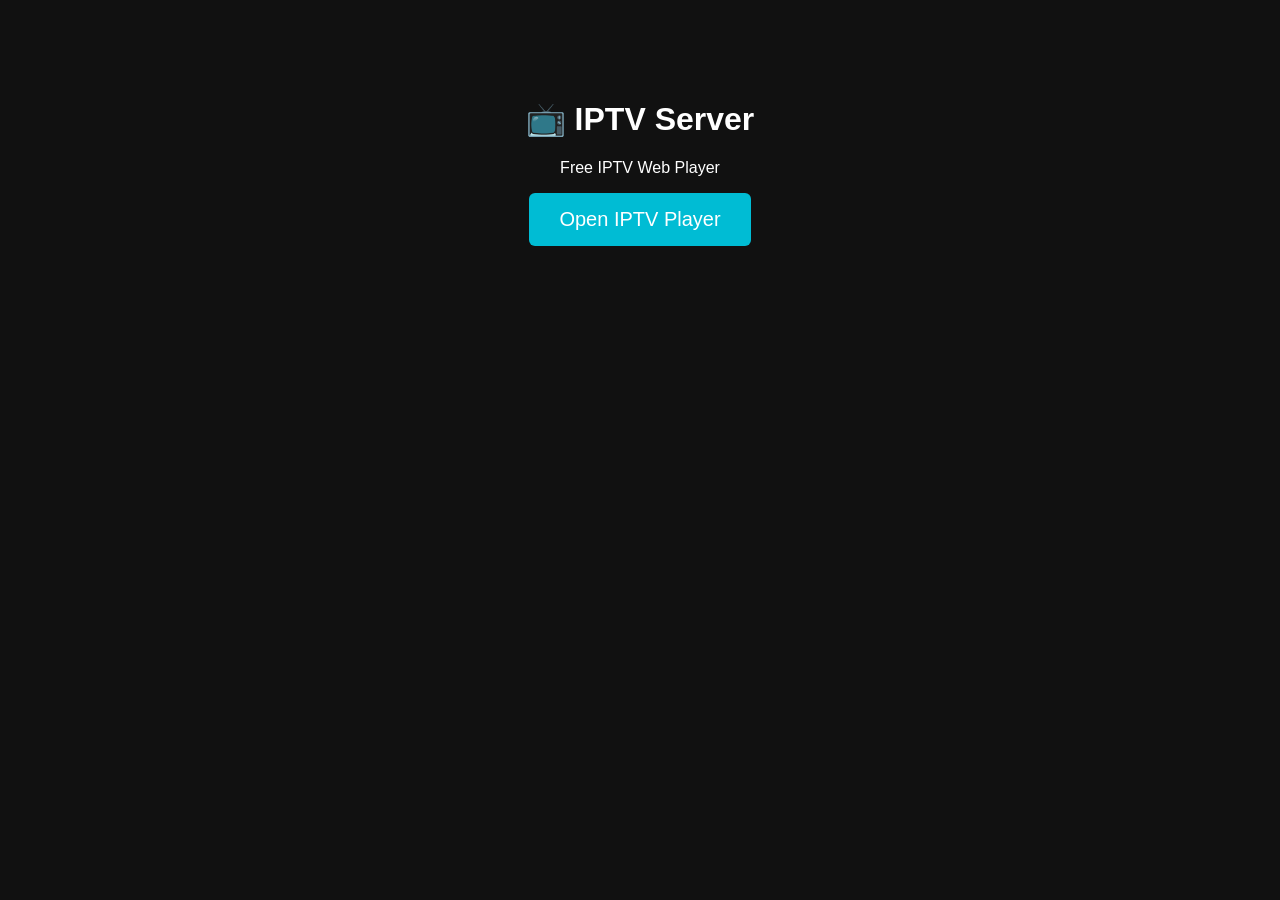
==== index.html @ b4791bf8 "Create index.html" ====
<!DOCTYPE html>
<html lang="en">
<head>
<meta charset="UTF-8">
<title>IPTV Server</title>

<style>
body{
font-family: Arial;
background:#111;
color:white;
text-align:center;
}

.container{
margin-top:100px;
}

a{
display:inline-block;
padding:15px 30px;
background:#00bcd4;
color:white;
text-decoration:none;
font-size:20px;
border-radius:6px;
}

a:hover{
background:#0097a7;
}
</style>

</head>

<body>

<div class="container">

<h1>📺 IPTV Server</h1>

<p>Free IPTV Web Player</p>

<a href="player.html">Open IPTV Player</a>

</div>

</body>
</html>
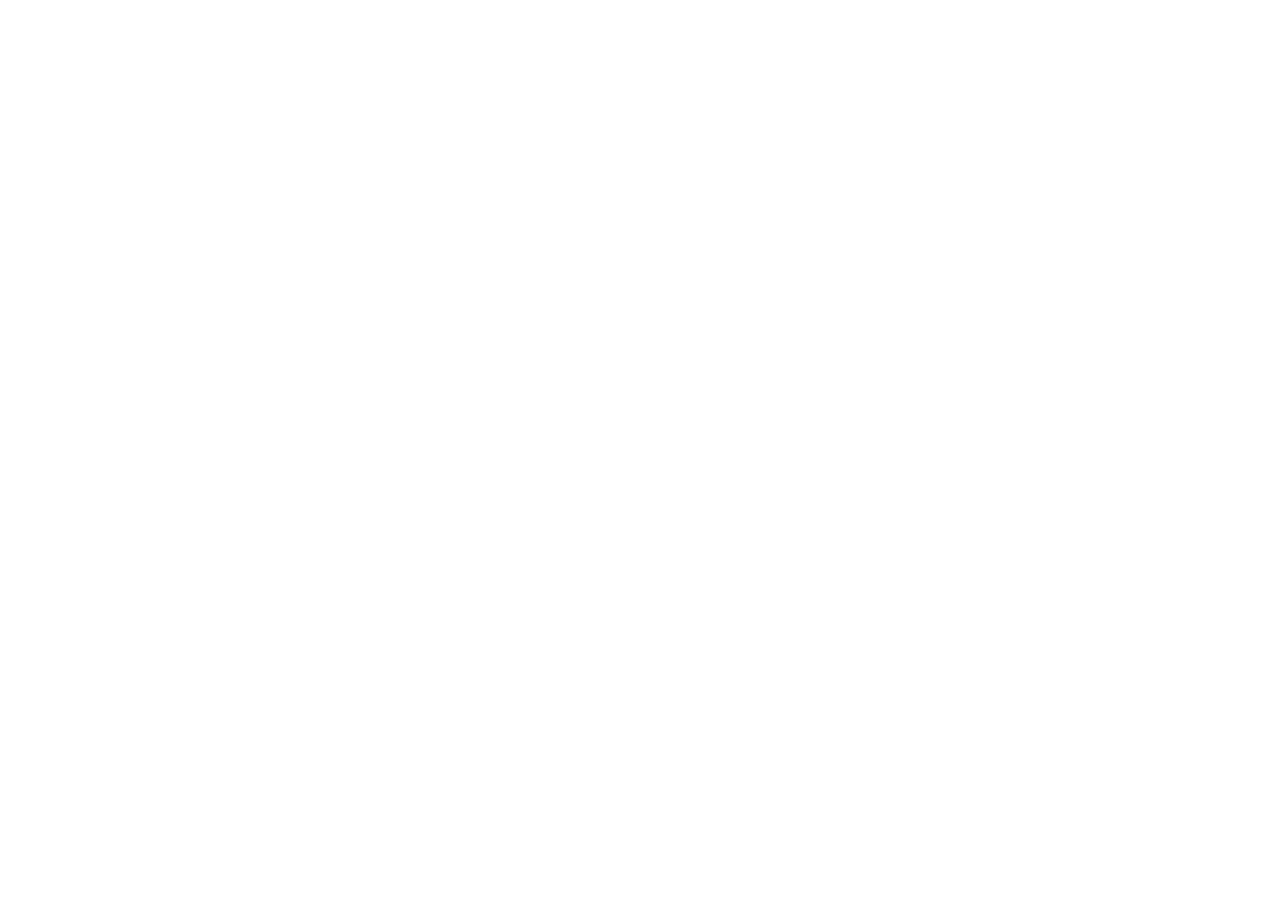
==== commit c2ff104d: "Add files via upload" ====
--- a/index.html
+++ b/index.html
@@ -1,49 +1,17 @@
-<!DOCTYPE html>
+<!doctype html>
 <html lang="en">
-<head>
-<meta charset="UTF-8">
-<title>IPTV Server</title>
+  <head>
+    <meta charset="UTF-8" />
+    <meta name="viewport" content="width=device-width, initial-scale=1.0" />
+    <title>Bazar Manager | Purchase & Ledger</title>
+    <link rel="preconnect" href="https://fonts.googleapis.com">
+    <link rel="preconnect" href="https://fonts.gstatic.com" crossorigin>
+    <link href="https://fonts.googleapis.com/css2?family=Inter:wght@400;500;600;700;800;900&display=swap" rel="stylesheet">
+    <script type="module" crossorigin src="/assets/index-D5ncBhco.js"></script>
+    <link rel="stylesheet" crossorigin href="/assets/index-qGKIolqo.css">
+  </head>
+  <body>
+    <div id="root"></div>
+  </body>
+</html>
 
-<style>
-body{
-font-family: Arial;
-background:#111;
-color:white;
-text-align:center;
-}
-
-.container{
-margin-top:100px;
-}
-
-a{
-display:inline-block;
-padding:15px 30px;
-background:#00bcd4;
-color:white;
-text-decoration:none;
-font-size:20px;
-border-radius:6px;
-}
-
-a:hover{
-background:#0097a7;
-}
-</style>
-
-</head>
-
-<body>
-
-<div class="container">
-
-<h1>📺 IPTV Server</h1>
-
-<p>Free IPTV Web Player</p>
-
-<a href="player.html">Open IPTV Player</a>
-
-</div>
-
-</body>
-</html>
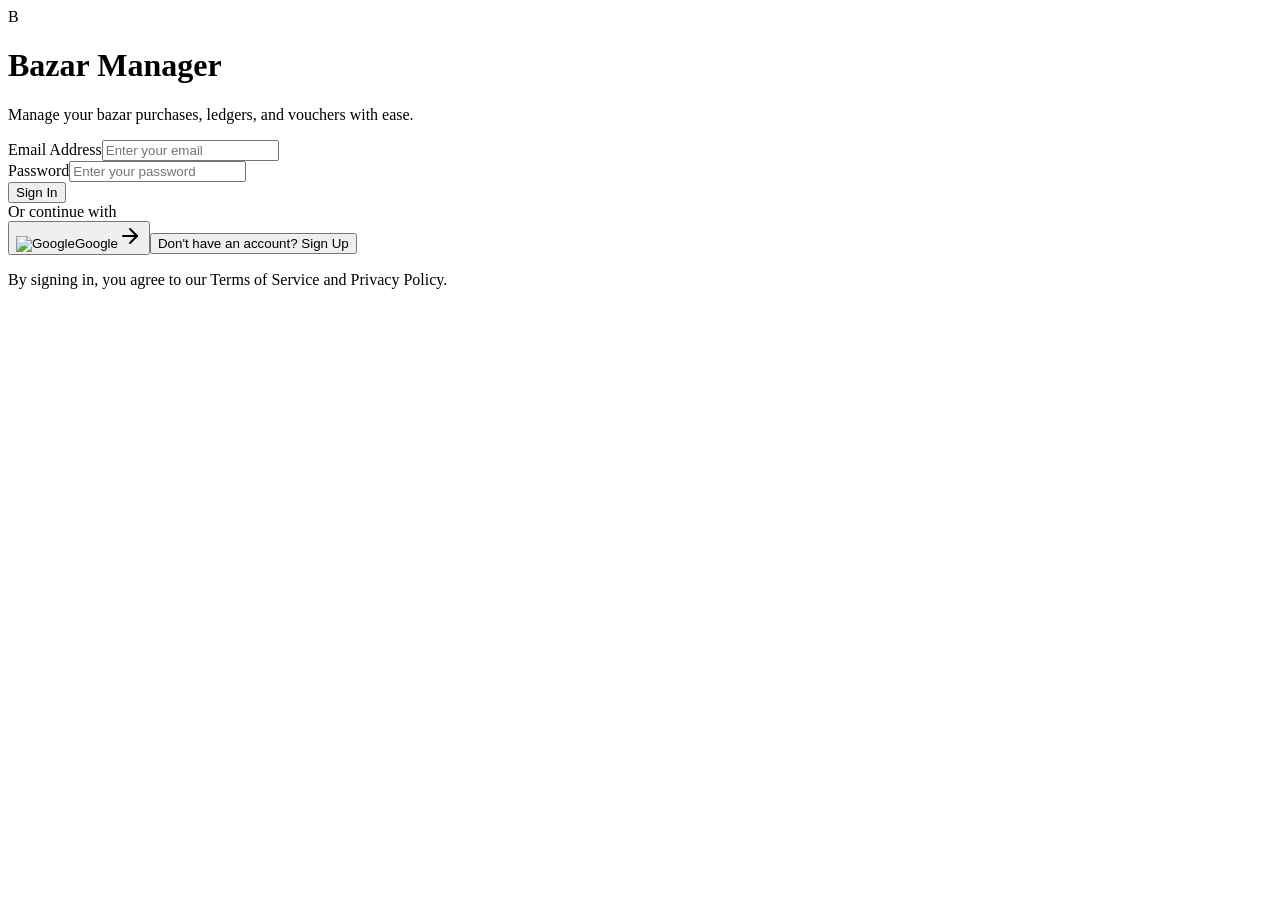
==== commit df19253c: "Update index.html" ====
--- a/index.html
+++ b/index.html
@@ -7,8 +7,8 @@
     <link rel="preconnect" href="https://fonts.googleapis.com">
     <link rel="preconnect" href="https://fonts.gstatic.com" crossorigin>
     <link href="https://fonts.googleapis.com/css2?family=Inter:wght@400;500;600;700;800;900&display=swap" rel="stylesheet">
-    <script type="module" crossorigin src="/assets/index-D5ncBhco.js"></script>
-    <link rel="stylesheet" crossorigin href="/assets/index-qGKIolqo.css">
+    <script type="module" crossorigin src="./assets/index-yrsVuT7P.js"></script>
+    <link rel="stylesheet" crossorigin href="./assets/index-DX5Pm-jl.css">
   </head>
   <body>
     <div id="root"></div>
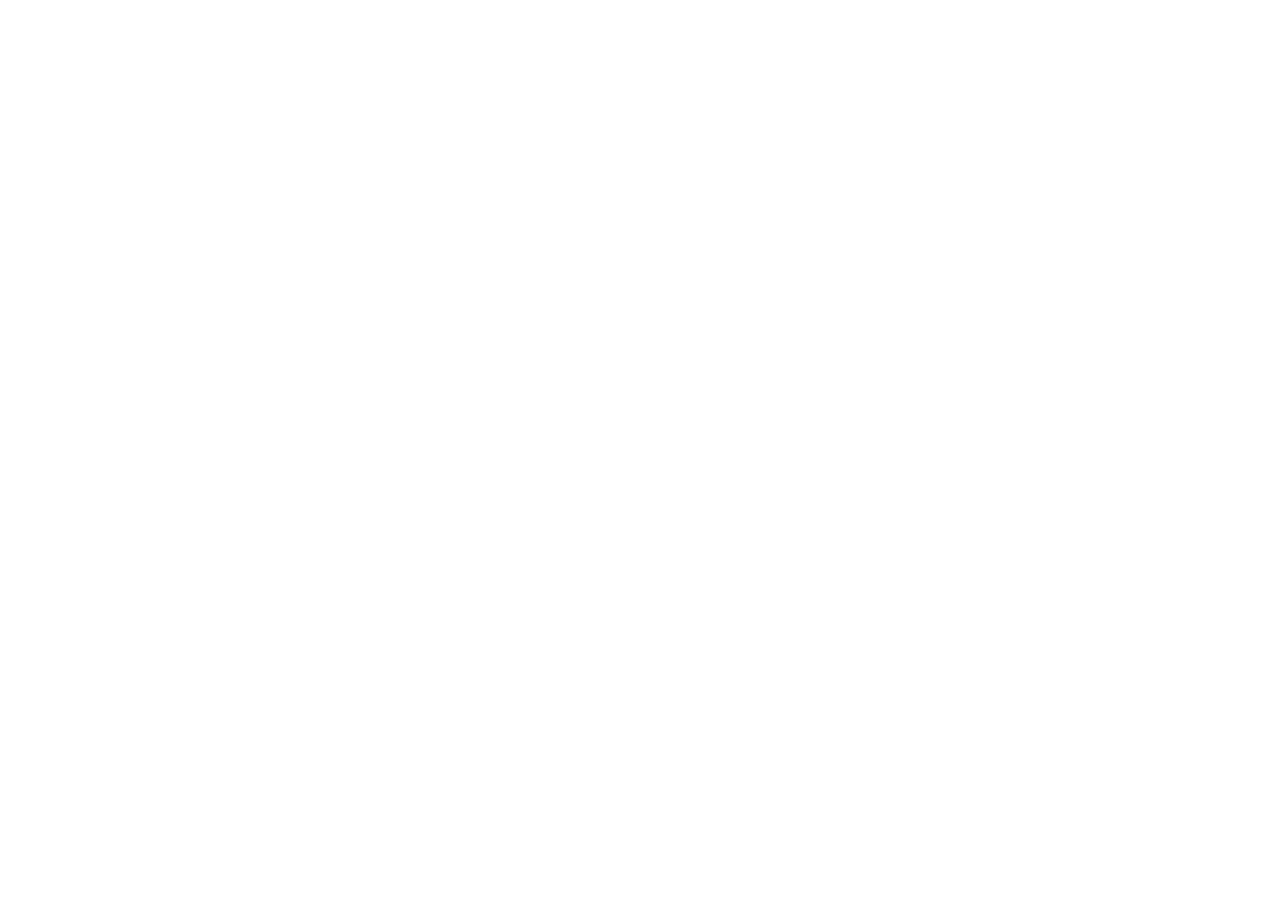
==== commit 202d3612: "Update index.html" ====
--- a/index.html
+++ b/index.html
@@ -7,8 +7,8 @@
     <link rel="preconnect" href="https://fonts.googleapis.com">
     <link rel="preconnect" href="https://fonts.gstatic.com" crossorigin>
     <link href="https://fonts.googleapis.com/css2?family=Inter:wght@400;500;600;700;800;900&display=swap" rel="stylesheet">
-    <script type="module" crossorigin src="./assets/index-yrsVuT7P.js"></script>
-    <link rel="stylesheet" crossorigin href="./assets/index-DX5Pm-jl.css">
+    <script type="module" crossorigin src="index-yrsVuT7P.js"></script>
+    <link rel="stylesheet" crossorigin href="index-DX5Pm-jl.css">
   </head>
   <body>
     <div id="root"></div>
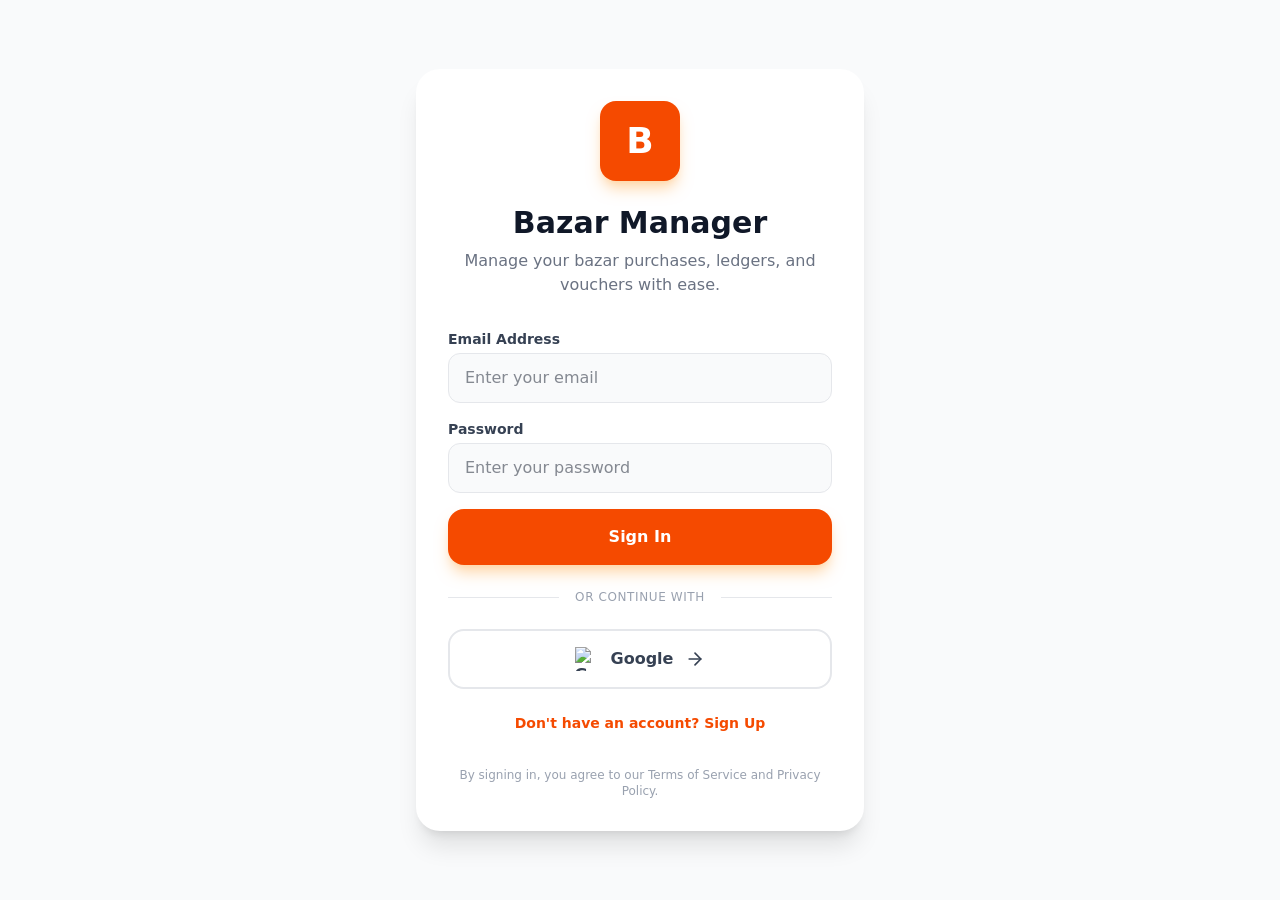
==== commit 64fe1070: "Update index.html" ====
--- a/index.html
+++ b/index.html
@@ -7,8 +7,8 @@
     <link rel="preconnect" href="https://fonts.googleapis.com">
     <link rel="preconnect" href="https://fonts.gstatic.com" crossorigin>
     <link href="https://fonts.googleapis.com/css2?family=Inter:wght@400;500;600;700;800;900&display=swap" rel="stylesheet">
-    <script type="module" crossorigin src="index-yrsVuT7P.js"></script>
-    <link rel="stylesheet" crossorigin href="index-DX5Pm-jl.css">
+    <script type="module" crossorigin src="index-D5ncBhco.js"></script>
+    <link rel="stylesheet" crossorigin href="index-qGKIolqo.css">
   </head>
   <body>
     <div id="root"></div>
--- a/index-qGKIolqo.css
+++ b/index-qGKIolqo.css
@@ -0,0 +1 @@
+/*! tailwindcss v4.2.2 | MIT License | https://tailwindcss.com */@layer properties{@supports (((-webkit-hyphens:none)) and (not (margin-trim:inline))) or ((-moz-orient:inline) and (not (color:rgb(from red r g b)))){*,:before,:after,::backdrop{--tw-translate-x:0;--tw-translate-y:0;--tw-translate-z:0;--tw-rotate-x:initial;--tw-rotate-y:initial;--tw-rotate-z:initial;--tw-skew-x:initial;--tw-skew-y:initial;--tw-space-y-reverse:0;--tw-divide-y-reverse:0;--tw-border-style:solid;--tw-font-weight:initial;--tw-tracking:initial;--tw-shadow:0 0 #0000;--tw-shadow-color:initial;--tw-shadow-alpha:100%;--tw-inset-shadow:0 0 #0000;--tw-inset-shadow-color:initial;--tw-inset-shadow-alpha:100%;--tw-ring-color:initial;--tw-ring-shadow:0 0 #0000;--tw-inset-ring-color:initial;--tw-inset-ring-shadow:0 0 #0000;--tw-ring-inset:initial;--tw-ring-offset-width:0px;--tw-ring-offset-color:#fff;--tw-ring-offset-shadow:0 0 #0000;--tw-backdrop-blur:initial;--tw-backdrop-brightness:initial;--tw-backdrop-contrast:initial;--tw-backdrop-grayscale:initial;--tw-backdrop-hue-rotate:initial;--tw-backdrop-invert:initial;--tw-backdrop-opacity:initial;--tw-backdrop-saturate:initial;--tw-backdrop-sepia:initial;--tw-duration:initial;--tw-ease:initial}}}@layer theme{:root,:host{--font-sans:"Inter", ui-sans-serif, system-ui, sans-serif;--font-mono:ui-monospace, SFMono-Regular, Menlo, Monaco, Consolas, "Liberation Mono", "Courier New", monospace;--color-red-50:oklch(97.1% .013 17.38);--color-red-100:oklch(93.6% .032 17.717);--color-red-500:oklch(63.7% .237 25.331);--color-red-600:oklch(57.7% .245 27.325);--color-red-700:oklch(50.5% .213 27.518);--color-orange-50:oklch(98% .016 73.684);--color-orange-100:oklch(95.4% .038 75.164);--color-orange-200:oklch(90.1% .076 70.697);--color-orange-500:oklch(70.5% .213 47.604);--color-orange-600:oklch(64.6% .222 41.116);--color-orange-700:oklch(55.3% .195 38.402);--color-green-100:oklch(96.2% .044 156.743);--color-green-600:oklch(62.7% .194 149.214);--color-green-700:oklch(52.7% .154 150.069);--color-blue-50:oklch(97% .014 254.604);--color-blue-600:oklch(54.6% .245 262.881);--color-gray-50:oklch(98.5% .002 247.839);--color-gray-100:oklch(96.7% .003 264.542);--color-gray-200:oklch(92.8% .006 264.531);--color-gray-300:oklch(87.2% .01 258.338);--color-gray-400:oklch(70.7% .022 261.325);--color-gray-500:oklch(55.1% .027 264.364);--color-gray-600:oklch(44.6% .03 256.802);--color-gray-700:oklch(37.3% .034 259.733);--color-gray-900:oklch(21% .034 264.665);--color-black:#000;--color-white:#fff;--spacing:.25rem;--container-md:28rem;--container-2xl:42rem;--container-4xl:56rem;--container-5xl:64rem;--text-xs:.75rem;--text-xs--line-height:calc(1 / .75);--text-sm:.875rem;--text-sm--line-height:calc(1.25 / .875);--text-lg:1.125rem;--text-lg--line-height:calc(1.75 / 1.125);--text-xl:1.25rem;--text-xl--line-height:calc(1.75 / 1.25);--text-2xl:1.5rem;--text-2xl--line-height:calc(2 / 1.5);--text-3xl:1.875rem;--text-3xl--line-height: 1.2 ;--text-4xl:2.25rem;--text-4xl--line-height:calc(2.5 / 2.25);--font-weight-medium:500;--font-weight-semibold:600;--font-weight-bold:700;--font-weight-black:900;--tracking-wider:.05em;--tracking-widest:.1em;--radius-lg:.5rem;--radius-xl:.75rem;--radius-2xl:1rem;--radius-3xl:1.5rem;--ease-in-out:cubic-bezier(.4, 0, .2, 1);--animate-spin:spin 1s linear infinite;--blur-sm:8px;--default-transition-duration:.15s;--default-transition-timing-function:cubic-bezier(.4, 0, .2, 1);--default-font-family:var(--font-sans);--default-mono-font-family:var(--font-mono)}}@layer base{*,:after,:before,::backdrop{box-sizing:border-box;border:0 solid;margin:0;padding:0}::file-selector-button{box-sizing:border-box;border:0 solid;margin:0;padding:0}html,:host{-webkit-text-size-adjust:100%;-moz-tab-size:4;tab-size:4;line-height:1.5;font-family:var(--default-font-family,ui-sans-serif, system-ui, sans-serif, "Apple Color Emoji", "Segoe UI Emoji", "Segoe UI Symbol", "Noto Color Emoji");font-feature-settings:var(--default-font-feature-settings,normal);font-variation-settings:var(--default-font-variation-settings,normal);-webkit-tap-highlight-color:transparent}hr{height:0;color:inherit;border-top-width:1px}abbr:where([title]){-webkit-text-decoration:underline dotted;text-decoration:underline dotted}h1,h2,h3,h4,h5,h6{font-size:inherit;font-weight:inherit}a{color:inherit;-webkit-text-decoration:inherit;text-decoration:inherit}b,strong{font-weight:bolder}code,kbd,samp,pre{font-family:var(--default-mono-font-family,ui-monospace, SFMono-Regular, Menlo, Monaco, Consolas, "Liberation Mono", "Courier New", monospace);font-feature-settings:var(--default-mono-font-feature-settings,normal);font-variation-settings:var(--default-mono-font-variation-settings,normal);font-size:1em}small{font-size:80%}sub,sup{vertical-align:baseline;font-size:75%;line-height:0;position:relative}sub{bottom:-.25em}sup{top:-.5em}table{text-indent:0;border-color:inherit;border-collapse:collapse}:-moz-focusring{outline:auto}progress{vertical-align:baseline}summary{display:list-item}ol,ul,menu{list-style:none}img,svg,video,canvas,audio,iframe,embed,object{vertical-align:middle;display:block}img,video{max-width:100%;height:auto}button,input,select,optgroup,textarea{font:inherit;font-feature-settings:inherit;font-variation-settings:inherit;letter-spacing:inherit;color:inherit;opacity:1;background-color:#0000;border-radius:0}::file-selector-button{font:inherit;font-feature-settings:inherit;font-variation-settings:inherit;letter-spacing:inherit;color:inherit;opacity:1;background-color:#0000;border-radius:0}:where(select:is([multiple],[size])) optgroup{font-weight:bolder}:where(select:is([multiple],[size])) optgroup option{padding-inline-start:20px}::file-selector-button{margin-inline-end:4px}::placeholder{opacity:1}@supports (not ((-webkit-appearance:-apple-pay-button))) or (contain-intrinsic-size:1px){::placeholder{color:currentColor}@supports (color:color-mix(in lab,red,red)){::placeholder{color:color-mix(in oklab,currentcolor 50%,transparent)}}}textarea{resize:vertical}::-webkit-search-decoration{-webkit-appearance:none}::-webkit-date-and-time-value{min-height:1lh;text-align:inherit}::-webkit-datetime-edit{display:inline-flex}::-webkit-datetime-edit-fields-wrapper{padding:0}::-webkit-datetime-edit{padding-block:0}::-webkit-datetime-edit-year-field{padding-block:0}::-webkit-datetime-edit-month-field{padding-block:0}::-webkit-datetime-edit-day-field{padding-block:0}::-webkit-datetime-edit-hour-field{padding-block:0}::-webkit-datetime-edit-minute-field{padding-block:0}::-webkit-datetime-edit-second-field{padding-block:0}::-webkit-datetime-edit-millisecond-field{padding-block:0}::-webkit-datetime-edit-meridiem-field{padding-block:0}::-webkit-calendar-picker-indicator{line-height:1}:-moz-ui-invalid{box-shadow:none}button,input:where([type=button],[type=reset],[type=submit]){-webkit-appearance:button;-moz-appearance:button;appearance:button}::file-selector-button{-webkit-appearance:button;-moz-appearance:button;appearance:button}::-webkit-inner-spin-button{height:auto}::-webkit-outer-spin-button{height:auto}[hidden]:where(:not([hidden=until-found])){display:none!important}body{color:var(--color-gray-900);-webkit-font-smoothing:antialiased;-moz-osx-font-smoothing:grayscale}}@layer components;@layer utilities{.absolute{position:absolute}.fixed{position:fixed}.relative{position:relative}.inset-0{inset:calc(var(--spacing) * 0)}.inset-y-0{inset-block:calc(var(--spacing) * 0)}.start{inset-inline-start:var(--spacing)}.end{inset-inline-end:var(--spacing)}.top-1\/2{top:50%}.top-full{top:100%}.right-2{right:calc(var(--spacing) * 2)}.bottom-8{bottom:calc(var(--spacing) * 8)}.left-0{left:calc(var(--spacing) * 0)}.left-1\/2{left:50%}.left-2{left:calc(var(--spacing) * 2)}.left-3{left:calc(var(--spacing) * 3)}.left-4{left:calc(var(--spacing) * 4)}.z-10{z-index:10}.z-30{z-index:30}.z-40{z-index:40}.z-50{z-index:50}.z-\[100\]{z-index:100}.mx-auto{margin-inline:auto}.mt-1{margin-top:calc(var(--spacing) * 1)}.mt-4{margin-top:calc(var(--spacing) * 4)}.mt-6{margin-top:calc(var(--spacing) * 6)}.mt-8{margin-top:calc(var(--spacing) * 8)}.mr-4{margin-right:calc(var(--spacing) * 4)}.mb-1{margin-bottom:calc(var(--spacing) * 1)}.mb-2{margin-bottom:calc(var(--spacing) * 2)}.mb-4{margin-bottom:calc(var(--spacing) * 4)}.mb-6{margin-bottom:calc(var(--spacing) * 6)}.mb-8{margin-bottom:calc(var(--spacing) * 8)}.block{display:block}.flex{display:flex}.grid{display:grid}.inline-block{display:inline-block}.table{display:table}.h-4{height:calc(var(--spacing) * 4)}.h-5{height:calc(var(--spacing) * 5)}.h-6{height:calc(var(--spacing) * 6)}.h-8{height:calc(var(--spacing) * 8)}.h-10{height:calc(var(--spacing) * 10)}.h-12{height:calc(var(--spacing) * 12)}.h-20{height:calc(var(--spacing) * 20)}.h-full{height:100%}.h-px{height:1px}.h-screen{height:100vh}.max-h-\[95vh\]{max-height:95vh}.min-h-screen{min-height:100vh}.w-4{width:calc(var(--spacing) * 4)}.w-5{width:calc(var(--spacing) * 5)}.w-6{width:calc(var(--spacing) * 6)}.w-8{width:calc(var(--spacing) * 8)}.w-10{width:calc(var(--spacing) * 10)}.w-12{width:calc(var(--spacing) * 12)}.w-16{width:calc(var(--spacing) * 16)}.w-20{width:calc(var(--spacing) * 20)}.w-24{width:calc(var(--spacing) * 24)}.w-32{width:calc(var(--spacing) * 32)}.w-64{width:calc(var(--spacing) * 64)}.w-full{width:100%}.max-w-2xl{max-width:var(--container-2xl)}.max-w-4xl{max-width:var(--container-4xl)}.max-w-5xl{max-width:var(--container-5xl)}.max-w-md{max-width:var(--container-md)}.min-w-0{min-width:calc(var(--spacing) * 0)}.min-w-\[200px\]{min-width:200px}.min-w-\[800px\]{min-width:800px}.flex-1{flex:1}.border-collapse{border-collapse:collapse}.-translate-x-1\/2{--tw-translate-x: -50% ;translate:var(--tw-translate-x) var(--tw-translate-y)}.-translate-x-full{--tw-translate-x:-100%;translate:var(--tw-translate-x) var(--tw-translate-y)}.translate-x-0{--tw-translate-x:calc(var(--spacing) * 0);translate:var(--tw-translate-x) var(--tw-translate-y)}.-translate-y-1\/2{--tw-translate-y: -50% ;translate:var(--tw-translate-x) var(--tw-translate-y)}.transform{transform:var(--tw-rotate-x,) var(--tw-rotate-y,) var(--tw-rotate-z,) var(--tw-skew-x,) var(--tw-skew-y,)}.animate-spin{animation:var(--animate-spin)}.grid-cols-1{grid-template-columns:repeat(1,minmax(0,1fr))}.grid-cols-2{grid-template-columns:repeat(2,minmax(0,1fr))}.grid-cols-3{grid-template-columns:repeat(3,minmax(0,1fr))}.grid-cols-4{grid-template-columns:repeat(4,minmax(0,1fr))}.flex-col{flex-direction:column}.flex-wrap{flex-wrap:wrap}.items-center{align-items:center}.items-end{align-items:flex-end}.justify-between{justify-content:space-between}.justify-center{justify-content:center}.justify-end{justify-content:flex-end}.gap-2{gap:calc(var(--spacing) * 2)}.gap-3{gap:calc(var(--spacing) * 3)}.gap-4{gap:calc(var(--spacing) * 4)}.gap-6{gap:calc(var(--spacing) * 6)}.gap-8{gap:calc(var(--spacing) * 8)}:where(.space-y-1>:not(:last-child)){--tw-space-y-reverse:0;margin-block-start:calc(calc(var(--spacing) * 1) * var(--tw-space-y-reverse));margin-block-end:calc(calc(var(--spacing) * 1) * calc(1 - var(--tw-space-y-reverse)))}:where(.space-y-1\.5>:not(:last-child)){--tw-space-y-reverse:0;margin-block-start:calc(calc(var(--spacing) * 1.5) * var(--tw-space-y-reverse));margin-block-end:calc(calc(var(--spacing) * 1.5) * calc(1 - var(--tw-space-y-reverse)))}:where(.space-y-2>:not(:last-child)){--tw-space-y-reverse:0;margin-block-start:calc(calc(var(--spacing) * 2) * var(--tw-space-y-reverse));margin-block-end:calc(calc(var(--spacing) * 2) * calc(1 - var(--tw-space-y-reverse)))}:where(.space-y-3>:not(:last-child)){--tw-space-y-reverse:0;margin-block-start:calc(calc(var(--spacing) * 3) * var(--tw-space-y-reverse));margin-block-end:calc(calc(var(--spacing) * 3) * calc(1 - var(--tw-space-y-reverse)))}:where(.space-y-4>:not(:last-child)){--tw-space-y-reverse:0;margin-block-start:calc(calc(var(--spacing) * 4) * var(--tw-space-y-reverse));margin-block-end:calc(calc(var(--spacing) * 4) * calc(1 - var(--tw-space-y-reverse)))}:where(.space-y-6>:not(:last-child)){--tw-space-y-reverse:0;margin-block-start:calc(calc(var(--spacing) * 6) * var(--tw-space-y-reverse));margin-block-end:calc(calc(var(--spacing) * 6) * calc(1 - var(--tw-space-y-reverse)))}:where(.divide-y>:not(:last-child)){--tw-divide-y-reverse:0;border-bottom-style:var(--tw-border-style);border-top-style:var(--tw-border-style);border-top-width:calc(1px * var(--tw-divide-y-reverse));border-bottom-width:calc(1px * calc(1 - var(--tw-divide-y-reverse)))}:where(.divide-gray-100>:not(:last-child)){border-color:var(--color-gray-100)}.truncate{text-overflow:ellipsis;white-space:nowrap;overflow:hidden}.overflow-hidden{overflow:hidden}.overflow-x-auto{overflow-x:auto}.overflow-y-auto{overflow-y:auto}.rounded-2xl{border-radius:var(--radius-2xl)}.rounded-3xl{border-radius:var(--radius-3xl)}.rounded-full{border-radius:3.40282e38px}.rounded-lg{border-radius:var(--radius-lg)}.rounded-xl{border-radius:var(--radius-xl)}.border{border-style:var(--tw-border-style);border-width:1px}.border-2{border-style:var(--tw-border-style);border-width:2px}.border-y{border-block-style:var(--tw-border-style);border-block-width:1px}.border-t{border-top-style:var(--tw-border-style);border-top-width:1px}.border-r{border-right-style:var(--tw-border-style);border-right-width:1px}.border-b{border-bottom-style:var(--tw-border-style);border-bottom-width:1px}.border-none{--tw-border-style:none;border-style:none}.border-gray-100{border-color:var(--color-gray-100)}.border-gray-200{border-color:var(--color-gray-200)}.border-white\/30{border-color:#ffffff4d}@supports (color:color-mix(in lab,red,red)){.border-white\/30{border-color:color-mix(in oklab,var(--color-white) 30%,transparent)}}.border-t-white{border-top-color:var(--color-white)}.bg-black\/50{background-color:#00000080}@supports (color:color-mix(in lab,red,red)){.bg-black\/50{background-color:color-mix(in oklab,var(--color-black) 50%,transparent)}}.bg-black\/60{background-color:#0009}@supports (color:color-mix(in lab,red,red)){.bg-black\/60{background-color:color-mix(in oklab,var(--color-black) 60%,transparent)}}.bg-gray-50{background-color:var(--color-gray-50)}.bg-gray-50\/50{background-color:#f9fafb80}@supports (color:color-mix(in lab,red,red)){.bg-gray-50\/50{background-color:color-mix(in oklab,var(--color-gray-50) 50%,transparent)}}.bg-gray-100{background-color:var(--color-gray-100)}.bg-gray-200{background-color:var(--color-gray-200)}.bg-green-100{background-color:var(--color-green-100)}.bg-green-600{background-color:var(--color-green-600)}.bg-orange-100{background-color:var(--color-orange-100)}.bg-orange-600{background-color:var(--color-orange-600)}.bg-red-100{background-color:var(--color-red-100)}.bg-red-600{background-color:var(--color-red-600)}.bg-white{background-color:var(--color-white)}.p-2{padding:calc(var(--spacing) * 2)}.p-3{padding:calc(var(--spacing) * 3)}.p-4{padding:calc(var(--spacing) * 4)}.p-6{padding:calc(var(--spacing) * 6)}.p-8{padding:calc(var(--spacing) * 8)}.p-10{padding:calc(var(--spacing) * 10)}.px-2{padding-inline:calc(var(--spacing) * 2)}.px-3{padding-inline:calc(var(--spacing) * 3)}.px-4{padding-inline:calc(var(--spacing) * 4)}.px-6{padding-inline:calc(var(--spacing) * 6)}.px-10{padding-inline:calc(var(--spacing) * 10)}.py-1{padding-block:calc(var(--spacing) * 1)}.py-1\.5{padding-block:calc(var(--spacing) * 1.5)}.py-2{padding-block:calc(var(--spacing) * 2)}.py-3{padding-block:calc(var(--spacing) * 3)}.py-4{padding-block:calc(var(--spacing) * 4)}.py-12{padding-block:calc(var(--spacing) * 12)}.pt-1\.5{padding-top:calc(var(--spacing) * 1.5)}.pt-2{padding-top:calc(var(--spacing) * 2)}.pt-3{padding-top:calc(var(--spacing) * 3)}.pt-10{padding-top:calc(var(--spacing) * 10)}.pr-4{padding-right:calc(var(--spacing) * 4)}.pb-4{padding-bottom:calc(var(--spacing) * 4)}.pl-7{padding-left:calc(var(--spacing) * 7)}.pl-8{padding-left:calc(var(--spacing) * 8)}.pl-10{padding-left:calc(var(--spacing) * 10)}.text-center{text-align:center}.text-left{text-align:left}.text-right{text-align:right}.text-2xl{font-size:var(--text-2xl);line-height:var(--tw-leading,var(--text-2xl--line-height))}.text-3xl{font-size:var(--text-3xl);line-height:var(--tw-leading,var(--text-3xl--line-height))}.text-4xl{font-size:var(--text-4xl);line-height:var(--tw-leading,var(--text-4xl--line-height))}.text-lg{font-size:var(--text-lg);line-height:var(--tw-leading,var(--text-lg--line-height))}.text-sm{font-size:var(--text-sm);line-height:var(--tw-leading,var(--text-sm--line-height))}.text-xl{font-size:var(--text-xl);line-height:var(--tw-leading,var(--text-xl--line-height))}.text-xs{font-size:var(--text-xs);line-height:var(--tw-leading,var(--text-xs--line-height))}.text-\[8px\]{font-size:8px}.text-\[10px\]{font-size:10px}.text-\[11px\]{font-size:11px}.font-black{--tw-font-weight:var(--font-weight-black);font-weight:var(--font-weight-black)}.font-bold{--tw-font-weight:var(--font-weight-bold);font-weight:var(--font-weight-bold)}.font-medium{--tw-font-weight:var(--font-weight-medium);font-weight:var(--font-weight-medium)}.font-semibold{--tw-font-weight:var(--font-weight-semibold);font-weight:var(--font-weight-semibold)}.tracking-wider{--tw-tracking:var(--tracking-wider);letter-spacing:var(--tracking-wider)}.tracking-widest{--tw-tracking:var(--tracking-widest);letter-spacing:var(--tracking-widest)}.whitespace-nowrap{white-space:nowrap}.text-gray-400{color:var(--color-gray-400)}.text-gray-500{color:var(--color-gray-500)}.text-gray-600{color:var(--color-gray-600)}.text-gray-700{color:var(--color-gray-700)}.text-gray-900{color:var(--color-gray-900)}.text-green-600{color:var(--color-green-600)}.text-green-700{color:var(--color-green-700)}.text-orange-600{color:var(--color-orange-600)}.text-red-500{color:var(--color-red-500)}.text-red-600{color:var(--color-red-600)}.text-red-700{color:var(--color-red-700)}.text-white{color:var(--color-white)}.capitalize{text-transform:capitalize}.uppercase{text-transform:uppercase}.italic{font-style:italic}.opacity-0{opacity:0}.opacity-20{opacity:.2}.shadow-2xl{--tw-shadow:0 25px 50px -12px var(--tw-shadow-color,#00000040);box-shadow:var(--tw-inset-shadow),var(--tw-inset-ring-shadow),var(--tw-ring-offset-shadow),var(--tw-ring-shadow),var(--tw-shadow)}.shadow-lg{--tw-shadow:0 10px 15px -3px var(--tw-shadow-color,#0000001a), 0 4px 6px -4px var(--tw-shadow-color,#0000001a);box-shadow:var(--tw-inset-shadow),var(--tw-inset-ring-shadow),var(--tw-ring-offset-shadow),var(--tw-ring-shadow),var(--tw-shadow)}.shadow-md{--tw-shadow:0 4px 6px -1px var(--tw-shadow-color,#0000001a), 0 2px 4px -2px var(--tw-shadow-color,#0000001a);box-shadow:var(--tw-inset-shadow),var(--tw-inset-ring-shadow),var(--tw-ring-offset-shadow),var(--tw-ring-shadow),var(--tw-shadow)}.shadow-sm{--tw-shadow:0 1px 3px 0 var(--tw-shadow-color,#0000001a), 0 1px 2px -1px var(--tw-shadow-color,#0000001a);box-shadow:var(--tw-inset-shadow),var(--tw-inset-ring-shadow),var(--tw-ring-offset-shadow),var(--tw-ring-shadow),var(--tw-shadow)}.shadow-xl{--tw-shadow:0 20px 25px -5px var(--tw-shadow-color,#0000001a), 0 8px 10px -6px var(--tw-shadow-color,#0000001a);box-shadow:var(--tw-inset-shadow),var(--tw-inset-ring-shadow),var(--tw-ring-offset-shadow),var(--tw-ring-shadow),var(--tw-shadow)}.shadow-orange-100{--tw-shadow-color:oklch(95.4% .038 75.164)}@supports (color:color-mix(in lab,red,red)){.shadow-orange-100{--tw-shadow-color:color-mix(in oklab, var(--color-orange-100) var(--tw-shadow-alpha), transparent)}}.shadow-orange-200{--tw-shadow-color:oklch(90.1% .076 70.697)}@supports (color:color-mix(in lab,red,red)){.shadow-orange-200{--tw-shadow-color:color-mix(in oklab, var(--color-orange-200) var(--tw-shadow-alpha), transparent)}}.backdrop-blur-sm{--tw-backdrop-blur:blur(var(--blur-sm));-webkit-backdrop-filter:var(--tw-backdrop-blur,) var(--tw-backdrop-brightness,) var(--tw-backdrop-contrast,) var(--tw-backdrop-grayscale,) var(--tw-backdrop-hue-rotate,) var(--tw-backdrop-invert,) var(--tw-backdrop-opacity,) var(--tw-backdrop-saturate,) var(--tw-backdrop-sepia,);backdrop-filter:var(--tw-backdrop-blur,) var(--tw-backdrop-brightness,) var(--tw-backdrop-contrast,) var(--tw-backdrop-grayscale,) var(--tw-backdrop-hue-rotate,) var(--tw-backdrop-invert,) var(--tw-backdrop-opacity,) var(--tw-backdrop-saturate,) var(--tw-backdrop-sepia,)}.transition-all{transition-property:all;transition-timing-function:var(--tw-ease,var(--default-transition-timing-function));transition-duration:var(--tw-duration,var(--default-transition-duration))}.transition-colors{transition-property:color,background-color,border-color,outline-color,text-decoration-color,fill,stroke,--tw-gradient-from,--tw-gradient-via,--tw-gradient-to;transition-timing-function:var(--tw-ease,var(--default-transition-timing-function));transition-duration:var(--tw-duration,var(--default-transition-duration))}.transition-transform{transition-property:transform,translate,scale,rotate;transition-timing-function:var(--tw-ease,var(--default-transition-timing-function));transition-duration:var(--tw-duration,var(--default-transition-duration))}.duration-300{--tw-duration:.3s;transition-duration:.3s}.ease-in-out{--tw-ease:var(--ease-in-out);transition-timing-function:var(--ease-in-out)}.outline-none{--tw-outline-style:none;outline-style:none}@media(hover:hover){.group-hover\:translate-x-1:is(:where(.group):hover *){--tw-translate-x:calc(var(--spacing) * 1);translate:var(--tw-translate-x) var(--tw-translate-y)}.group-hover\:opacity-100:is(:where(.group):hover *){opacity:1}.group-hover\/item\:text-orange-600:is(:where(.group\/item):hover *){color:var(--color-orange-600)}.hover\:border-orange-200:hover{border-color:var(--color-orange-200)}.hover\:bg-blue-50:hover{background-color:var(--color-blue-50)}.hover\:bg-gray-50:hover{background-color:var(--color-gray-50)}.hover\:bg-gray-100:hover{background-color:var(--color-gray-100)}.hover\:bg-gray-200:hover{background-color:var(--color-gray-200)}.hover\:bg-orange-50:hover{background-color:var(--color-orange-50)}.hover\:bg-orange-700:hover{background-color:var(--color-orange-700)}.hover\:bg-red-50:hover{background-color:var(--color-red-50)}.hover\:text-blue-600:hover{color:var(--color-blue-600)}.hover\:text-gray-600:hover{color:var(--color-gray-600)}.hover\:text-orange-600:hover{color:var(--color-orange-600)}.hover\:text-orange-700:hover{color:var(--color-orange-700)}.hover\:text-red-600:hover{color:var(--color-red-600)}}.focus\:ring-2:focus{--tw-ring-shadow:var(--tw-ring-inset,) 0 0 0 calc(2px + var(--tw-ring-offset-width)) var(--tw-ring-color,currentcolor);box-shadow:var(--tw-inset-shadow),var(--tw-inset-ring-shadow),var(--tw-ring-offset-shadow),var(--tw-ring-shadow),var(--tw-shadow)}.focus\:ring-orange-500:focus{--tw-ring-color:var(--color-orange-500)}.disabled\:cursor-not-allowed:disabled{cursor:not-allowed}.disabled\:opacity-50:disabled{opacity:.5}@media(min-width:48rem){.md\:relative{position:relative}.md\:hidden{display:none}.md\:w-64{width:calc(var(--spacing) * 64)}.md\:translate-x-0{--tw-translate-x:calc(var(--spacing) * 0);translate:var(--tw-translate-x) var(--tw-translate-y)}.md\:grid-cols-2{grid-template-columns:repeat(2,minmax(0,1fr))}.md\:grid-cols-3{grid-template-columns:repeat(3,minmax(0,1fr))}.md\:flex-row{flex-direction:row}.md\:items-center{align-items:center}.md\:p-8{padding:calc(var(--spacing) * 8)}}.no-scrollbar::-webkit-scrollbar{display:none}.no-scrollbar{-ms-overflow-style:none;scrollbar-width:none}}@media print{.no-print{display:none!important}@page{size:A5;margin:10mm}body{-webkit-print-color-adjust:exact;background-color:#fff!important;margin:0!important;padding:0!important}.print-container{width:100%!important;max-width:100%!important;box-shadow:none!important;border:none!important}}::-webkit-scrollbar{width:6px;height:6px}::-webkit-scrollbar-track{background:0 0}::-webkit-scrollbar-thumb{background-color:var(--color-gray-200);transition-property:color,background-color,border-color,outline-color,text-decoration-color,fill,stroke,--tw-gradient-from,--tw-gradient-via,--tw-gradient-to;transition-timing-function:var(--tw-ease,var(--default-transition-timing-function));transition-duration:var(--tw-duration,var(--default-transition-duration));border-radius:3.40282e38px}@media(hover:hover){::-webkit-scrollbar-thumb:hover{background-color:var(--color-gray-300)}}@property --tw-translate-x{syntax:"*";inherits:false;initial-value:0}@property --tw-translate-y{syntax:"*";inherits:false;initial-value:0}@property --tw-translate-z{syntax:"*";inherits:false;initial-value:0}@property --tw-rotate-x{syntax:"*";inherits:false}@property --tw-rotate-y{syntax:"*";inherits:false}@property --tw-rotate-z{syntax:"*";inherits:false}@property --tw-skew-x{syntax:"*";inherits:false}@property --tw-skew-y{syntax:"*";inherits:false}@property --tw-space-y-reverse{syntax:"*";inherits:false;initial-value:0}@property --tw-divide-y-reverse{syntax:"*";inherits:false;initial-value:0}@property --tw-border-style{syntax:"*";inherits:false;initial-value:solid}@property --tw-font-weight{syntax:"*";inherits:false}@property --tw-tracking{syntax:"*";inherits:false}@property --tw-shadow{syntax:"*";inherits:false;initial-value:0 0 #0000}@property --tw-shadow-color{syntax:"*";inherits:false}@property --tw-shadow-alpha{syntax:"<percentage>";inherits:false;initial-value:100%}@property --tw-inset-shadow{syntax:"*";inherits:false;initial-value:0 0 #0000}@property --tw-inset-shadow-color{syntax:"*";inherits:false}@property --tw-inset-shadow-alpha{syntax:"<percentage>";inherits:false;initial-value:100%}@property --tw-ring-color{syntax:"*";inherits:false}@property --tw-ring-shadow{syntax:"*";inherits:false;initial-value:0 0 #0000}@property --tw-inset-ring-color{syntax:"*";inherits:false}@property --tw-inset-ring-shadow{syntax:"*";inherits:false;initial-value:0 0 #0000}@property --tw-ring-inset{syntax:"*";inherits:false}@property --tw-ring-offset-width{syntax:"<length>";inherits:false;initial-value:0}@property --tw-ring-offset-color{syntax:"*";inherits:false;initial-value:#fff}@property --tw-ring-offset-shadow{syntax:"*";inherits:false;initial-value:0 0 #0000}@property --tw-backdrop-blur{syntax:"*";inherits:false}@property --tw-backdrop-brightness{syntax:"*";inherits:false}@property --tw-backdrop-contrast{syntax:"*";inherits:false}@property --tw-backdrop-grayscale{syntax:"*";inherits:false}@property --tw-backdrop-hue-rotate{syntax:"*";inherits:false}@property --tw-backdrop-invert{syntax:"*";inherits:false}@property --tw-backdrop-opacity{syntax:"*";inherits:false}@property --tw-backdrop-saturate{syntax:"*";inherits:false}@property --tw-backdrop-sepia{syntax:"*";inherits:false}@property --tw-duration{syntax:"*";inherits:false}@property --tw-ease{syntax:"*";inherits:false}@keyframes spin{to{transform:rotate(360deg)}}
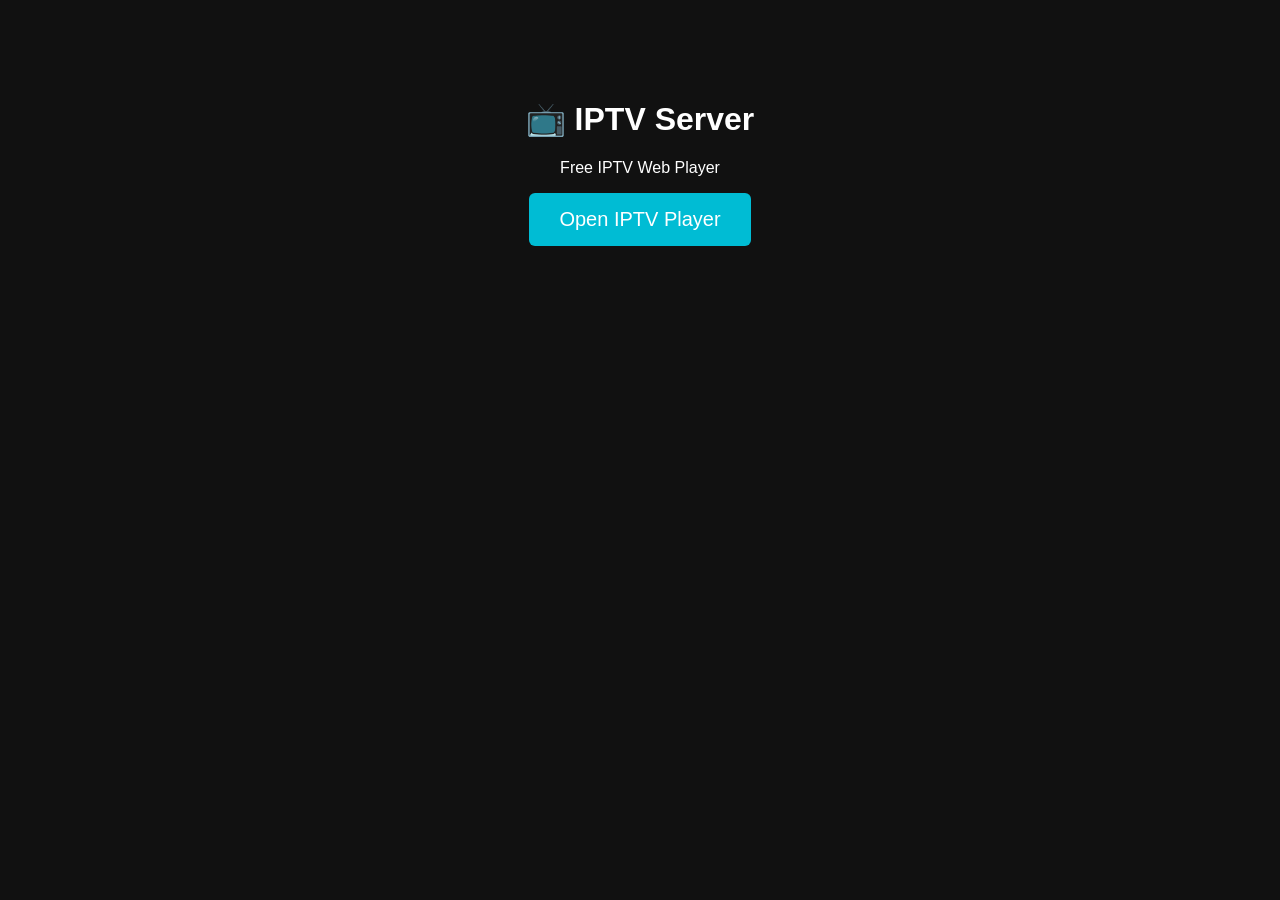
==== commit 2c562b42: "Rename index222.html to index.html" ====
--- a/index.html
+++ b/index.html
@@ -1,17 +1,49 @@
-<!doctype html>
+<!DOCTYPE html>
 <html lang="en">
-  <head>
-    <meta charset="UTF-8" />
-    <meta name="viewport" content="width=device-width, initial-scale=1.0" />
-    <title>Bazar Manager | Purchase & Ledger</title>
-    <link rel="preconnect" href="https://fonts.googleapis.com">
-    <link rel="preconnect" href="https://fonts.gstatic.com" crossorigin>
-    <link href="https://fonts.googleapis.com/css2?family=Inter:wght@400;500;600;700;800;900&display=swap" rel="stylesheet">
-    <script type="module" crossorigin src="index-D5ncBhco.js"></script>
-    <link rel="stylesheet" crossorigin href="index-qGKIolqo.css">
-  </head>
-  <body>
-    <div id="root"></div>
-  </body>
+<head>
+<meta charset="UTF-8">
+<title>IPTV Server</title>
+
+<style>
+body{
+font-family: Arial;
+background:#111;
+color:white;
+text-align:center;
+}
+
+.container{
+margin-top:100px;
+}
+
+a{
+display:inline-block;
+padding:15px 30px;
+background:#00bcd4;
+color:white;
+text-decoration:none;
+font-size:20px;
+border-radius:6px;
+}
+
+a:hover{
+background:#0097a7;
+}
+</style>
+
+</head>
+
+<body>
+
+<div class="container">
+
+<h1>📺 IPTV Server</h1>
+
+<p>Free IPTV Web Player</p>
+
+<a href="player.html">Open IPTV Player</a>
+
+</div>
+
+</body>
 </html>
-
